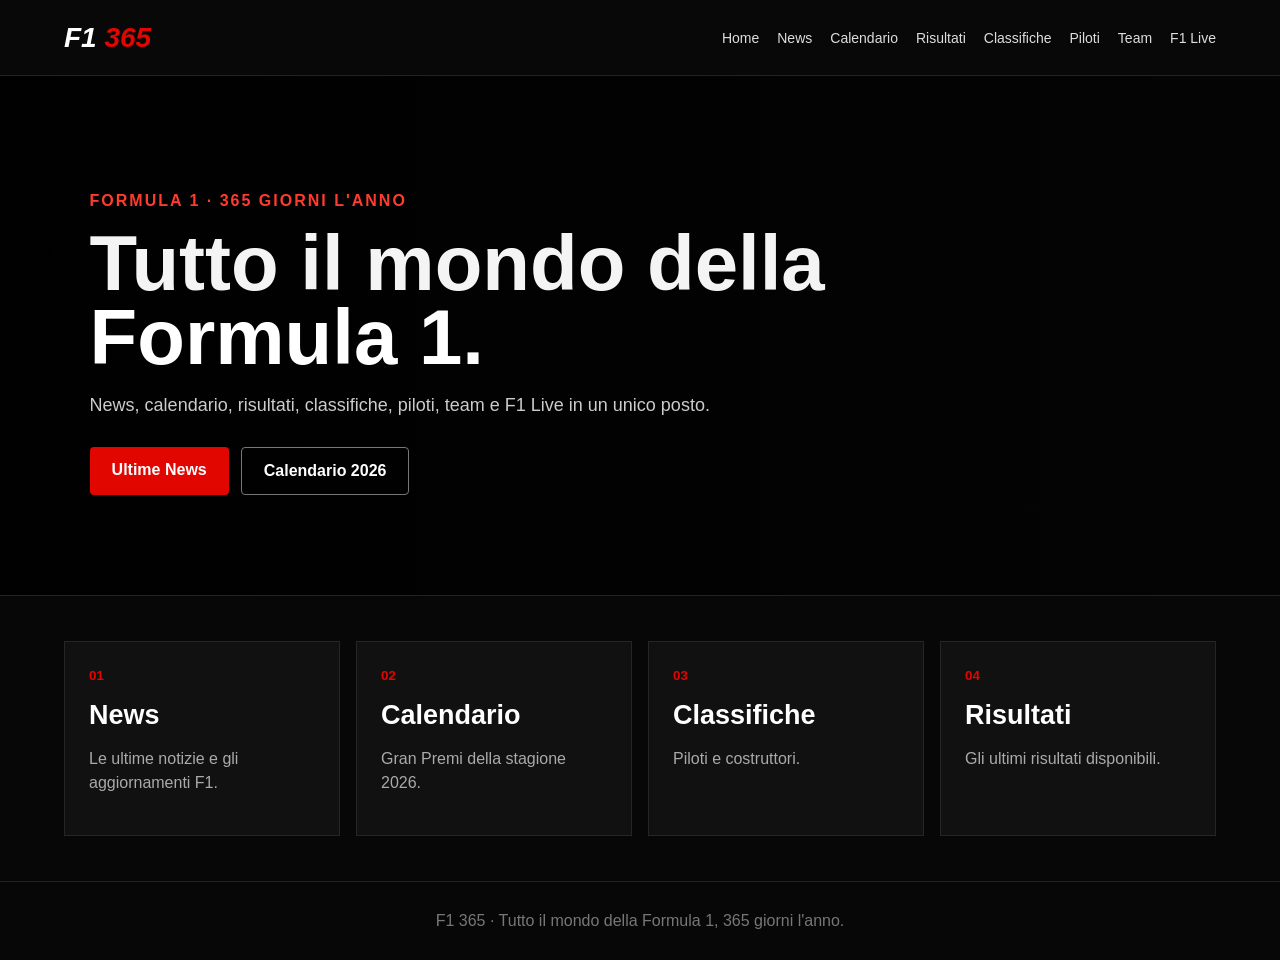
==== index.html @ b7cf64fc "Add files via upload" ====
<!doctype html><html lang="it"><head><meta charset="utf-8"><meta name="viewport" content="width=device-width,initial-scale=1"><title>F1 365 — Formula 1 ogni giorno</title><link rel="stylesheet" href="style.css"></head><body><header>
<a class="logo" href="index.html">F1 <span>365</span></a>
<nav>
<a href="index.html">Home</a><a href="news.html">News</a><a href="calendar.html">Calendario</a>
<a href="results.html">Risultati</a><a href="standings.html">Classifiche</a>
<a href="drivers.html">Piloti</a><a href="teams.html">Team</a><a href="live.html">F1 Live</a>
</nav></header>
<main><section class="hero hero-home"><div><p class="eyebrow">FORMULA 1 · 365 GIORNI L'ANNO</p><h1>Tutto il mondo della <b>Formula 1.</b></h1><p>News, calendario, risultati, classifiche, piloti, team e F1 Live in un unico posto.</p><div class="actions"><a class="btn" href="news.html">Ultime News</a><a class="btn ghost" href="calendar.html">Calendario 2026</a></div></div></section>
<section class="grid"><a class="card" href="news.html"><small>01</small><h2>News</h2><p>Le ultime notizie e gli aggiornamenti F1.</p></a><a class="card" href="calendar.html"><small>02</small><h2>Calendario</h2><p>Gran Premi della stagione 2026.</p></a><a class="card" href="standings.html"><small>03</small><h2>Classifiche</h2><p>Piloti e costruttori.</p></a><a class="card" href="results.html"><small>04</small><h2>Risultati</h2><p>Gli ultimi risultati disponibili.</p></a></section></main><footer>F1 365 · Tutto il mondo della Formula 1, 365 giorni l'anno.</footer></body></html>
---- style.css ----
:root{--bg:#070707;--panel:#111;--red:#e10600;--text:#f4f4f4;--muted:#aaa}*{box-sizing:border-box}body{margin:0;background:var(--bg);color:var(--text);font-family:Arial,Helvetica,sans-serif}header{height:76px;display:flex;align-items:center;justify-content:space-between;padding:0 5%;border-bottom:1px solid #222;background:#080808;position:sticky;top:0;z-index:5}.logo{font-size:28px;font-weight:900;color:#fff;text-decoration:none;font-style:italic}.logo span{color:var(--red)}nav{display:flex;gap:18px;flex-wrap:wrap;justify-content:flex-end}nav a{color:#ddd;text-decoration:none;font-size:14px}nav a:hover{color:#fff}.hero{min-height:520px;padding:90px 7%;display:flex;align-items:center;background:linear-gradient(90deg,rgba(0,0,0,.95),rgba(0,0,0,.45)),url('assets/hero-reference.jpg') center/cover no-repeat;border-bottom:1px solid #222}.eyebrow{color:#ff3b30;font-weight:800;letter-spacing:2px}.hero h1{font-size:clamp(42px,7vw,78px);line-height:.95;max-width:800px;margin:12px 0}.hero h1 b{color:#fff}.hero p:not(.eyebrow){max-width:650px;color:#ccc;font-size:18px;line-height:1.5}.actions{display:flex;gap:12px;margin-top:28px}.btn{background:var(--red);color:#fff;text-decoration:none;padding:14px 22px;border-radius:4px;font-weight:800}.btn.ghost{background:transparent;border:1px solid #777}.grid{display:grid;grid-template-columns:repeat(4,1fr);gap:16px;padding:45px 5%}.card{background:var(--panel);border:1px solid #262626;padding:24px;color:#fff;text-decoration:none;min-height:170px}.card small{color:var(--red);font-weight:900}.card h2{font-size:27px;margin:16px 0 8px}.card p{color:var(--muted);line-height:1.5}footer{padding:30px 5%;border-top:1px solid #222;color:#777;text-align:center}@media(max-width:900px){nav{display:none}.grid{grid-template-columns:1fr 1fr}}@media(max-width:600px){.hero{min-height:480px;padding:60px 6%}.grid{grid-template-columns:1fr}.hero h1{font-size:48px}}
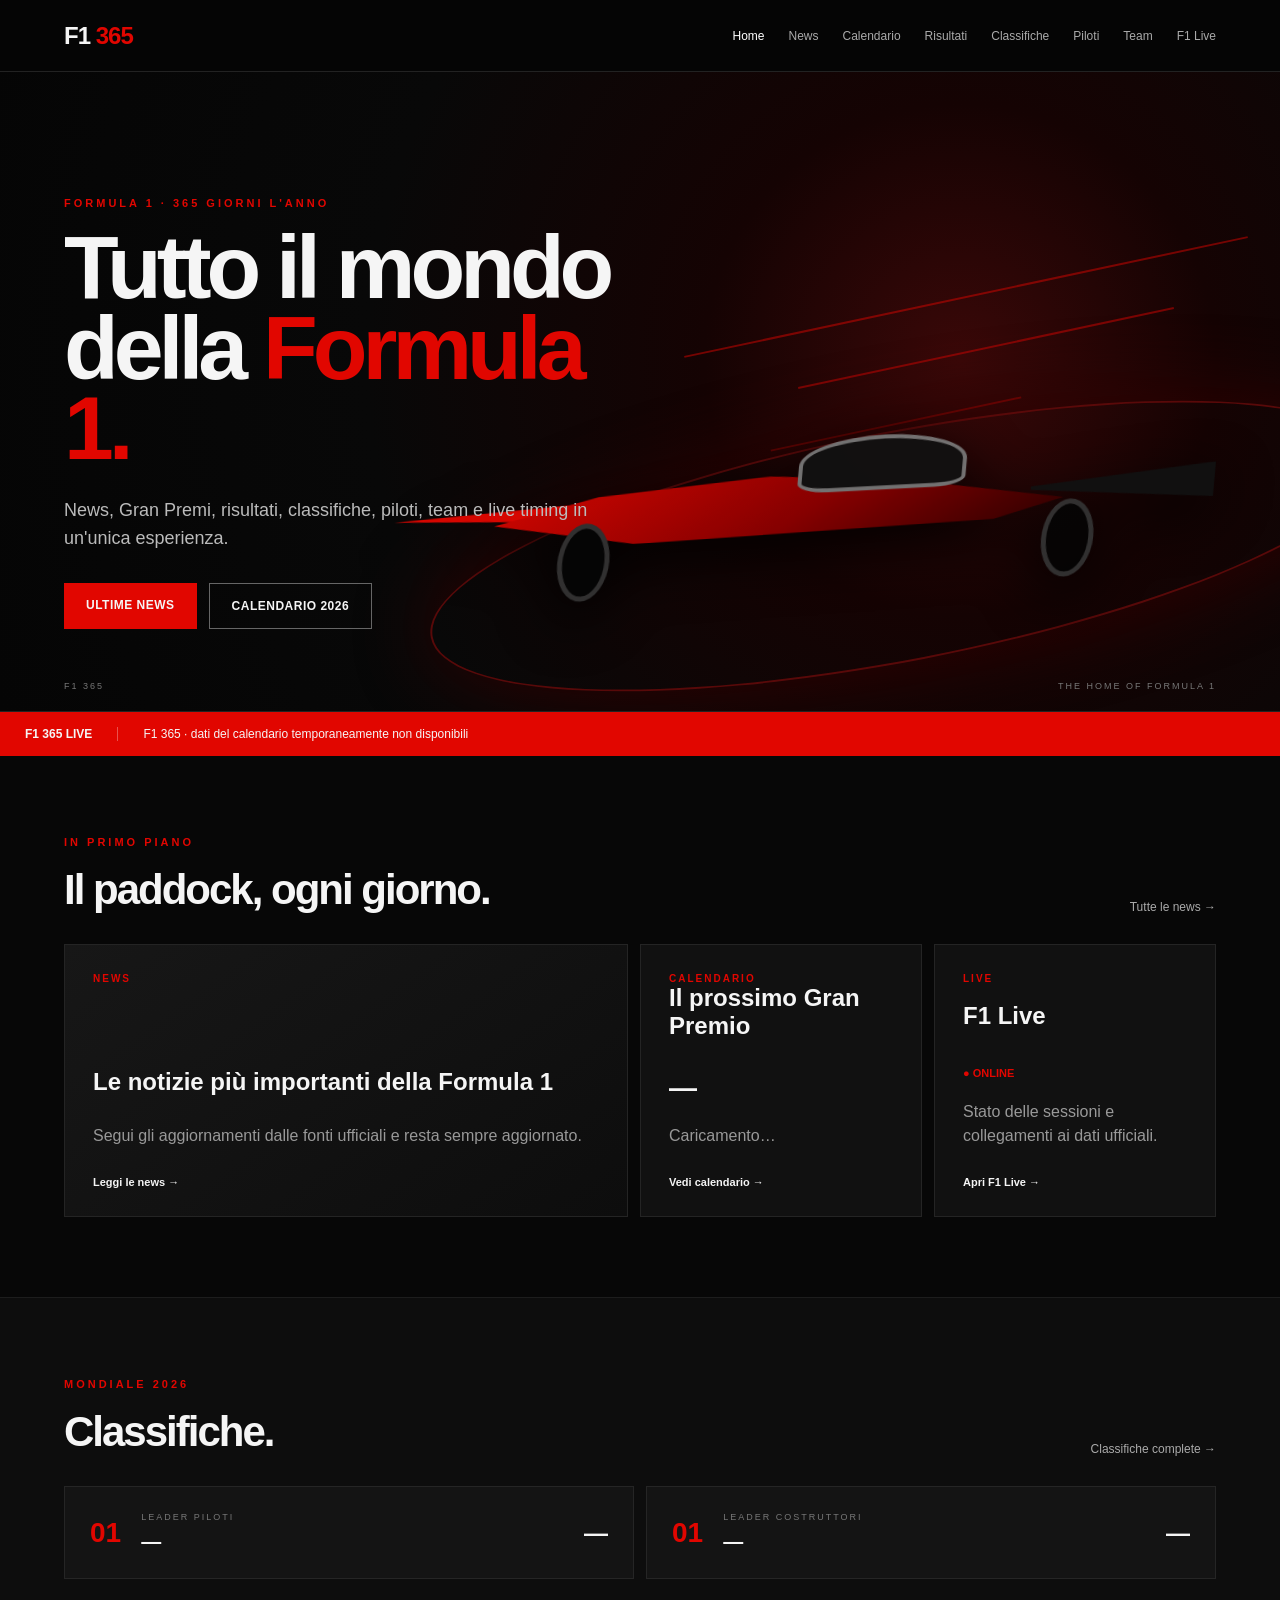
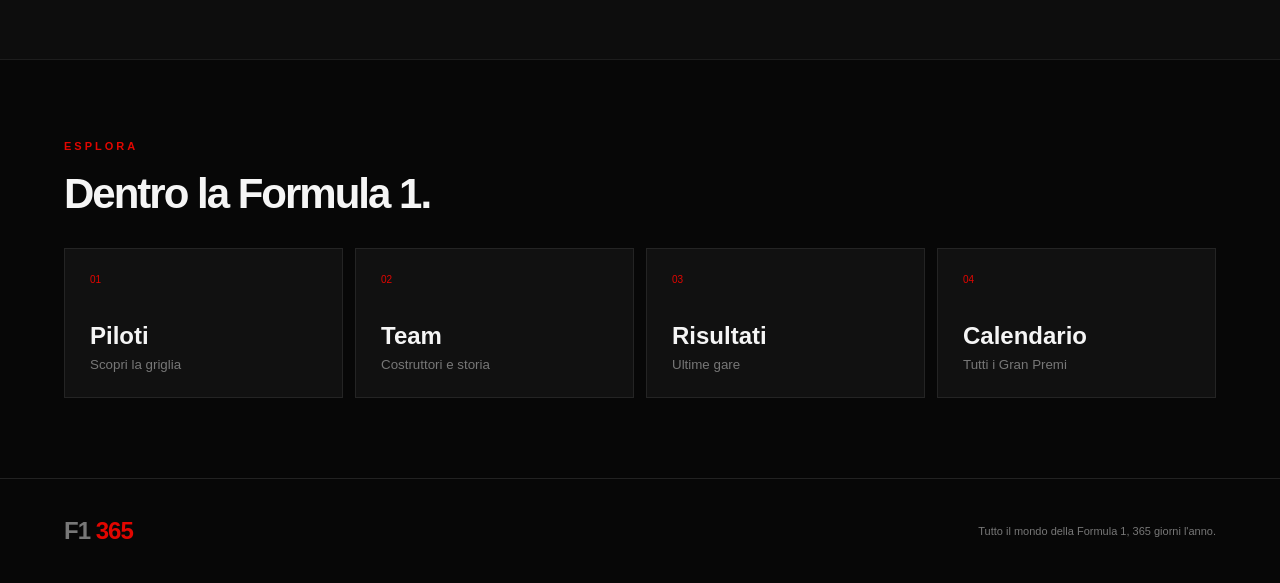
==== commit 4bfecc0d: "Add files via upload" ====
--- a/index.html
+++ b/index.html
@@ -1,9 +1,70 @@
-<!doctype html><html lang="it"><head><meta charset="utf-8"><meta name="viewport" content="width=device-width,initial-scale=1"><title>F1 365 — Formula 1 ogni giorno</title><link rel="stylesheet" href="style.css"></head><body><header>
-<a class="logo" href="index.html">F1 <span>365</span></a>
-<nav>
-<a href="index.html">Home</a><a href="news.html">News</a><a href="calendar.html">Calendario</a>
-<a href="results.html">Risultati</a><a href="standings.html">Classifiche</a>
-<a href="drivers.html">Piloti</a><a href="teams.html">Team</a><a href="live.html">F1 Live</a>
-</nav></header>
-<main><section class="hero hero-home"><div><p class="eyebrow">FORMULA 1 · 365 GIORNI L'ANNO</p><h1>Tutto il mondo della <b>Formula 1.</b></h1><p>News, calendario, risultati, classifiche, piloti, team e F1 Live in un unico posto.</p><div class="actions"><a class="btn" href="news.html">Ultime News</a><a class="btn ghost" href="calendar.html">Calendario 2026</a></div></div></section>
-<section class="grid"><a class="card" href="news.html"><small>01</small><h2>News</h2><p>Le ultime notizie e gli aggiornamenti F1.</p></a><a class="card" href="calendar.html"><small>02</small><h2>Calendario</h2><p>Gran Premi della stagione 2026.</p></a><a class="card" href="standings.html"><small>03</small><h2>Classifiche</h2><p>Piloti e costruttori.</p></a><a class="card" href="results.html"><small>04</small><h2>Risultati</h2><p>Gli ultimi risultati disponibili.</p></a></section></main><footer>F1 365 · Tutto il mondo della Formula 1, 365 giorni l'anno.</footer></body></html>+<!doctype html>
+<html lang="it">
+<head>
+<meta charset="utf-8">
+<meta name="viewport" content="width=device-width,initial-scale=1">
+<meta name="theme-color" content="#050505">
+<title>F1 365 — Formula 1, 365 giorni l'anno</title>
+<link rel="stylesheet" href="style.css">
+</head>
+<body>
+<header class="site-header">
+  <a class="brand" href="index.html"><strong>F1</strong> <span>365</span></a>
+  <button class="menu-btn" aria-label="Apri menu" onclick="document.body.classList.toggle('menu-open')">☰</button>
+  <nav class="nav">
+    <a class="active" href="index.html">Home</a><a href="news.html">News</a><a href="calendar.html">Calendario</a>
+    <a href="results.html">Risultati</a><a href="standings.html">Classifiche</a><a href="drivers.html">Piloti</a>
+    <a href="teams.html">Team</a><a href="live.html">F1 Live</a>
+  </nav>
+</header>
+
+<main>
+<section class="hero">
+  <div class="hero-art" aria-hidden="true">
+    <div class="speed s1"></div><div class="speed s2"></div><div class="speed s3"></div>
+    <div class="track"></div>
+    <div class="car">
+      <div class="wheel w1"></div><div class="wheel w2"></div>
+      <div class="nose"></div><div class="body"></div><div class="cockpit"></div><div class="wing"></div>
+    </div>
+  </div>
+  <div class="hero-copy">
+    <p class="eyebrow">FORMULA 1 · 365 GIORNI L'ANNO</p>
+    <h1>Tutto il mondo della <em>Formula 1.</em></h1>
+    <p class="lead">News, Gran Premi, risultati, classifiche, piloti, team e live timing in un'unica esperienza.</p>
+    <div class="hero-actions"><a class="btn" href="news.html">ULTIME NEWS</a><a class="btn outline" href="calendar.html">CALENDARIO 2026</a></div>
+  </div>
+  <div class="hero-bottom"><span>F1 365</span><span>THE HOME OF FORMULA 1</span></div>
+</section>
+
+<section class="ticker"><div class="ticker-label">F1 365 LIVE</div><div id="tickerText">Caricamento calendario e prossimi appuntamenti…</div></section>
+
+<section class="section">
+  <div class="section-head"><div><p class="eyebrow">IN PRIMO PIANO</p><h2>Il paddock, ogni giorno.</h2></div><a href="news.html">Tutte le news →</a></div>
+  <div class="feature-grid">
+    <article class="feature feature-main"><div class="feature-tag">NEWS</div><h3>Le notizie più importanti della Formula 1</h3><p>Segui gli aggiornamenti dalle fonti ufficiali e resta sempre aggiornato.</p><a href="news.html" class="text-link">Leggi le news →</a></article>
+    <article class="feature"><div class="feature-tag">CALENDARIO</div><h3>Il prossimo Gran Premio</h3><div id="nextRace" class="big-stat">—</div><p id="nextRaceMeta">Caricamento…</p><a href="calendar.html" class="text-link">Vedi calendario →</a></article>
+    <article class="feature"><div class="feature-tag">LIVE</div><h3>F1 Live</h3><div class="live-dot">● ONLINE</div><p>Stato delle sessioni e collegamenti ai dati ufficiali.</p><a href="live.html" class="text-link">Apri F1 Live →</a></article>
+  </div>
+</section>
+
+<section class="section dark-section">
+  <div class="section-head"><div><p class="eyebrow">MONDIALE 2026</p><h2>Classifiche.</h2></div><a href="standings.html">Classifiche complete →</a></div>
+  <div class="stand-grid"><div class="stand-card"><span>01</span><div><small>LEADER PILOTI</small><strong id="leaderDriver">—</strong></div><b id="leaderPoints">—</b></div>
+  <div class="stand-card"><span>01</span><div><small>LEADER COSTRUTTORI</small><strong id="leaderTeam">—</strong></div><b id="teamPoints">—</b></div></div>
+</section>
+
+<section class="section">
+  <div class="section-head"><div><p class="eyebrow">ESPLORA</p><h2>Dentro la Formula 1.</h2></div></div>
+  <div class="explore-grid">
+    <a href="drivers.html"><span>01</span><strong>Piloti</strong><small>Scopri la griglia</small></a>
+    <a href="teams.html"><span>02</span><strong>Team</strong><small>Costruttori e storia</small></a>
+    <a href="results.html"><span>03</span><strong>Risultati</strong><small>Ultime gare</small></a>
+    <a href="calendar.html"><span>04</span><strong>Calendario</strong><small>Tutti i Gran Premi</small></a>
+  </div>
+</section>
+</main>
+<footer><div class="brand"><strong>F1</strong> <span>365</span></div><p>Tutto il mondo della Formula 1, 365 giorni l'anno.</p></footer>
+<script src="site.js"></script>
+</body>
+</html>
--- a/style.css
+++ b/style.css
@@ -1 +1,2 @@
-:root{--bg:#070707;--panel:#111;--red:#e10600;--text:#f4f4f4;--muted:#aaa}*{box-sizing:border-box}body{margin:0;background:var(--bg);color:var(--text);font-family:Arial,Helvetica,sans-serif}header{height:76px;display:flex;align-items:center;justify-content:space-between;padding:0 5%;border-bottom:1px solid #222;background:#080808;position:sticky;top:0;z-index:5}.logo{font-size:28px;font-weight:900;color:#fff;text-decoration:none;font-style:italic}.logo span{color:var(--red)}nav{display:flex;gap:18px;flex-wrap:wrap;justify-content:flex-end}nav a{color:#ddd;text-decoration:none;font-size:14px}nav a:hover{color:#fff}.hero{min-height:520px;padding:90px 7%;display:flex;align-items:center;background:linear-gradient(90deg,rgba(0,0,0,.95),rgba(0,0,0,.45)),url('assets/hero-reference.jpg') center/cover no-repeat;border-bottom:1px solid #222}.eyebrow{color:#ff3b30;font-weight:800;letter-spacing:2px}.hero h1{font-size:clamp(42px,7vw,78px);line-height:.95;max-width:800px;margin:12px 0}.hero h1 b{color:#fff}.hero p:not(.eyebrow){max-width:650px;color:#ccc;font-size:18px;line-height:1.5}.actions{display:flex;gap:12px;margin-top:28px}.btn{background:var(--red);color:#fff;text-decoration:none;padding:14px 22px;border-radius:4px;font-weight:800}.btn.ghost{background:transparent;border:1px solid #777}.grid{display:grid;grid-template-columns:repeat(4,1fr);gap:16px;padding:45px 5%}.card{background:var(--panel);border:1px solid #262626;padding:24px;color:#fff;text-decoration:none;min-height:170px}.card small{color:var(--red);font-weight:900}.card h2{font-size:27px;margin:16px 0 8px}.card p{color:var(--muted);line-height:1.5}footer{padding:30px 5%;border-top:1px solid #222;color:#777;text-align:center}@media(max-width:900px){nav{display:none}.grid{grid-template-columns:1fr 1fr}}@media(max-width:600px){.hero{min-height:480px;padding:60px 6%}.grid{grid-template-columns:1fr}.hero h1{font-size:48px}}
+*{box-sizing:border-box}html{scroll-behavior:smooth}body{margin:0;background:#070707;color:#f5f5f5;font-family:Arial,Helvetica,sans-serif}a{color:inherit;text-decoration:none}.site-header{height:72px;background:#050505;border-bottom:1px solid #222;display:flex;align-items:center;padding:0 5vw;position:sticky;top:0;z-index:20}.brand{font-size:24px;letter-spacing:-1px}.brand strong{font-weight:900}.brand span{color:#e10600;font-weight:800}.nav{margin-left:auto;display:flex;gap:24px;font-size:12px;color:#aaa}.nav a:hover,.nav a.active{color:#fff}.menu-btn{display:none;margin-left:auto;background:none;border:0;color:white;font-size:25px}.hero{min-height:640px;position:relative;overflow:hidden;background:radial-gradient(circle at 75% 45%,#3a0808 0,#150303 25%,#080808 58%,#050505 100%);border-bottom:1px solid #222}.hero-art{position:absolute;inset:0;opacity:.95}.track{position:absolute;width:75%;height:230px;right:-8%;bottom:50px;border:2px solid #5d0a0a;border-radius:50%;transform:rotate(-11deg);box-shadow:0 0 80px #300000}.speed{position:absolute;height:2px;background:#e10600;opacity:.5;transform:rotate(-12deg)}.s1{width:45%;right:2%;top:35%}.s2{width:30%;right:8%;top:43%}.s3{width:20%;right:20%;top:55%}.car{position:absolute;right:4%;bottom:105px;width:65%;height:210px;transform:skewX(-8deg) rotate(-3deg);filter:drop-shadow(0 18px 30px #000)}.body{position:absolute;left:12%;top:70px;width:68%;height:80px;background:linear-gradient(150deg,#e10600 0,#8c0000 55%,#270000 100%);clip-path:polygon(0 55%,18% 25%,48% 10%,73% 24%,100% 55%,88% 78%,25% 86%)}.nose{position:absolute;left:0;top:93px;width:30%;height:24px;background:#e10600;clip-path:polygon(0 50%,100% 0,100% 100%)}.cockpit{position:absolute;left:48%;top:42px;width:20%;height:55px;background:#111;border:4px solid #777;border-radius:55% 55% 20% 20%}.wing{position:absolute;right:2%;top:86px;width:22%;height:35px;background:#111;clip-path:polygon(0 45%,100% 0,100% 100%,0 55%)}.wheel{position:absolute;width:52px;height:78px;border-radius:50%;background:#050505;border:5px solid #333;top:116px;z-index:3}.w1{left:20%}.w2{right:16%}.hero-copy{position:relative;z-index:3;padding:125px 5vw 80px;max-width:720px}.eyebrow{color:#e10600;font-size:11px;font-weight:800;letter-spacing:3px;margin:0 0 18px}.hero h1{font-size:clamp(48px,7vw,92px);line-height:.9;letter-spacing:-5px;margin:0 0 28px}.hero h1 em{font-style:normal;color:#e10600}.lead{font-size:18px;line-height:1.55;color:#bbb;max-width:560px}.hero-actions{display:flex;gap:12px;margin-top:30px}.btn{display:inline-block;background:#e10600;padding:15px 22px;font-size:12px;font-weight:900;letter-spacing:.5px}.btn.outline{background:transparent;border:1px solid #666}.hero-bottom{position:absolute;z-index:4;bottom:20px;left:5vw;right:5vw;display:flex;justify-content:space-between;color:#777;font-size:9px;letter-spacing:2px}.ticker{display:flex;background:#e10600;min-height:44px;align-items:center;font-size:12px}.ticker-label{font-weight:900;padding:0 25px;border-right:1px solid rgba(255,255,255,.3)}#tickerText{padding:0 25px}.section{padding:80px 5vw}.dark-section{background:#0d0d0d;border-top:1px solid #1d1d1d;border-bottom:1px solid #1d1d1d}.section-head{display:flex;justify-content:space-between;align-items:end;margin-bottom:30px}.section-head h2{font-size:42px;margin:0;letter-spacing:-2px}.section-head>a{color:#aaa;font-size:12px}.feature-grid{display:grid;grid-template-columns:2fr 1fr 1fr;gap:12px}.feature{min-height:260px;background:#111;border:1px solid #242424;padding:28px;display:flex;flex-direction:column;justify-content:flex-end}.feature-main{background:linear-gradient(145deg,#171717,#0d0d0d)}.feature-tag{font-size:10px;color:#e10600;font-weight:900;letter-spacing:2px;margin-bottom:auto}.feature h3{font-size:24px;margin:0 0 12px}.feature p{color:#999;line-height:1.5}.text-link{font-size:11px;font-weight:800;margin-top:12px}.big-stat{font-size:28px;font-weight:900;margin:20px 0 4px}.live-dot{color:#e10600;font-size:11px;font-weight:900;margin:25px 0 5px}.stand-grid{display:grid;grid-template-columns:1fr 1fr;gap:12px}.stand-card{background:#141414;border:1px solid #252525;padding:25px;display:flex;align-items:center;gap:20px}.stand-card>span{font-size:28px;color:#e10600;font-weight:900}.stand-card div{flex:1}.stand-card small{display:block;color:#777;font-size:9px;letter-spacing:2px;margin-bottom:8px}.stand-card strong{font-size:20px}.stand-card>b{font-size:24px}.explore-grid{display:grid;grid-template-columns:repeat(4,1fr);gap:12px}.explore-grid a{background:#111;border:1px solid #242424;padding:25px;min-height:150px;display:flex;flex-direction:column;transition:.2s}.explore-grid a:hover{border-color:#e10600;transform:translateY(-3px)}.explore-grid span{color:#e10600;font-size:10px}.explore-grid strong{font-size:24px;margin-top:auto}.explore-grid small{color:#777;margin-top:7px}footer{border-top:1px solid #222;padding:35px 5vw;color:#777;display:flex;justify-content:space-between;align-items:center;font-size:11px}.page{min-height:75vh}.page-hero{padding:90px 5vw 50px;background:linear-gradient(120deg,#120000,#080808)}.cards{padding:30px 5vw 80px;display:grid;grid-template-columns:repeat(3,1fr);gap:12px}.card{background:#111;border:1px solid #242424;padding:25px}.card h2{margin-top:8px}.muted{color:#888}.table-wrap{overflow:auto;padding:0 5vw 80px}table{width:100%;border-collapse:collapse;background:#111}th,td{padding:14px;text-align:left;border-bottom:1px solid #222}th{font-size:10px;color:#e10600;letter-spacing:1px}td{font-size:13px}.error{color:#aaa}.mobile-only{display:none}
+@media(max-width:800px){.site-header{height:62px}.menu-btn{display:block}.nav{display:none;position:absolute;top:62px;left:0;right:0;background:#080808;padding:20px 5vw;flex-direction:column;gap:18px;border-bottom:1px solid #222}.menu-open .nav{display:flex}.hero{min-height:650px}.hero-copy{padding:90px 7vw 70px}.hero h1{font-size:54px;letter-spacing:-3px}.hero-art{opacity:.55}.car{width:90%;right:-15%;bottom:110px}.hero-bottom{left:7vw;right:7vw}.feature-grid,.stand-grid,.explore-grid,.cards{grid-template-columns:1fr}.section{padding:60px 7vw}.section-head{align-items:start;gap:20px;flex-direction:column}.section-head h2{font-size:34px}.ticker{font-size:10px}.ticker-label{padding:0 12px}.hero-actions{flex-wrap:wrap}footer{padding:30px 7vw;display:block}footer p{margin-bottom:0}}
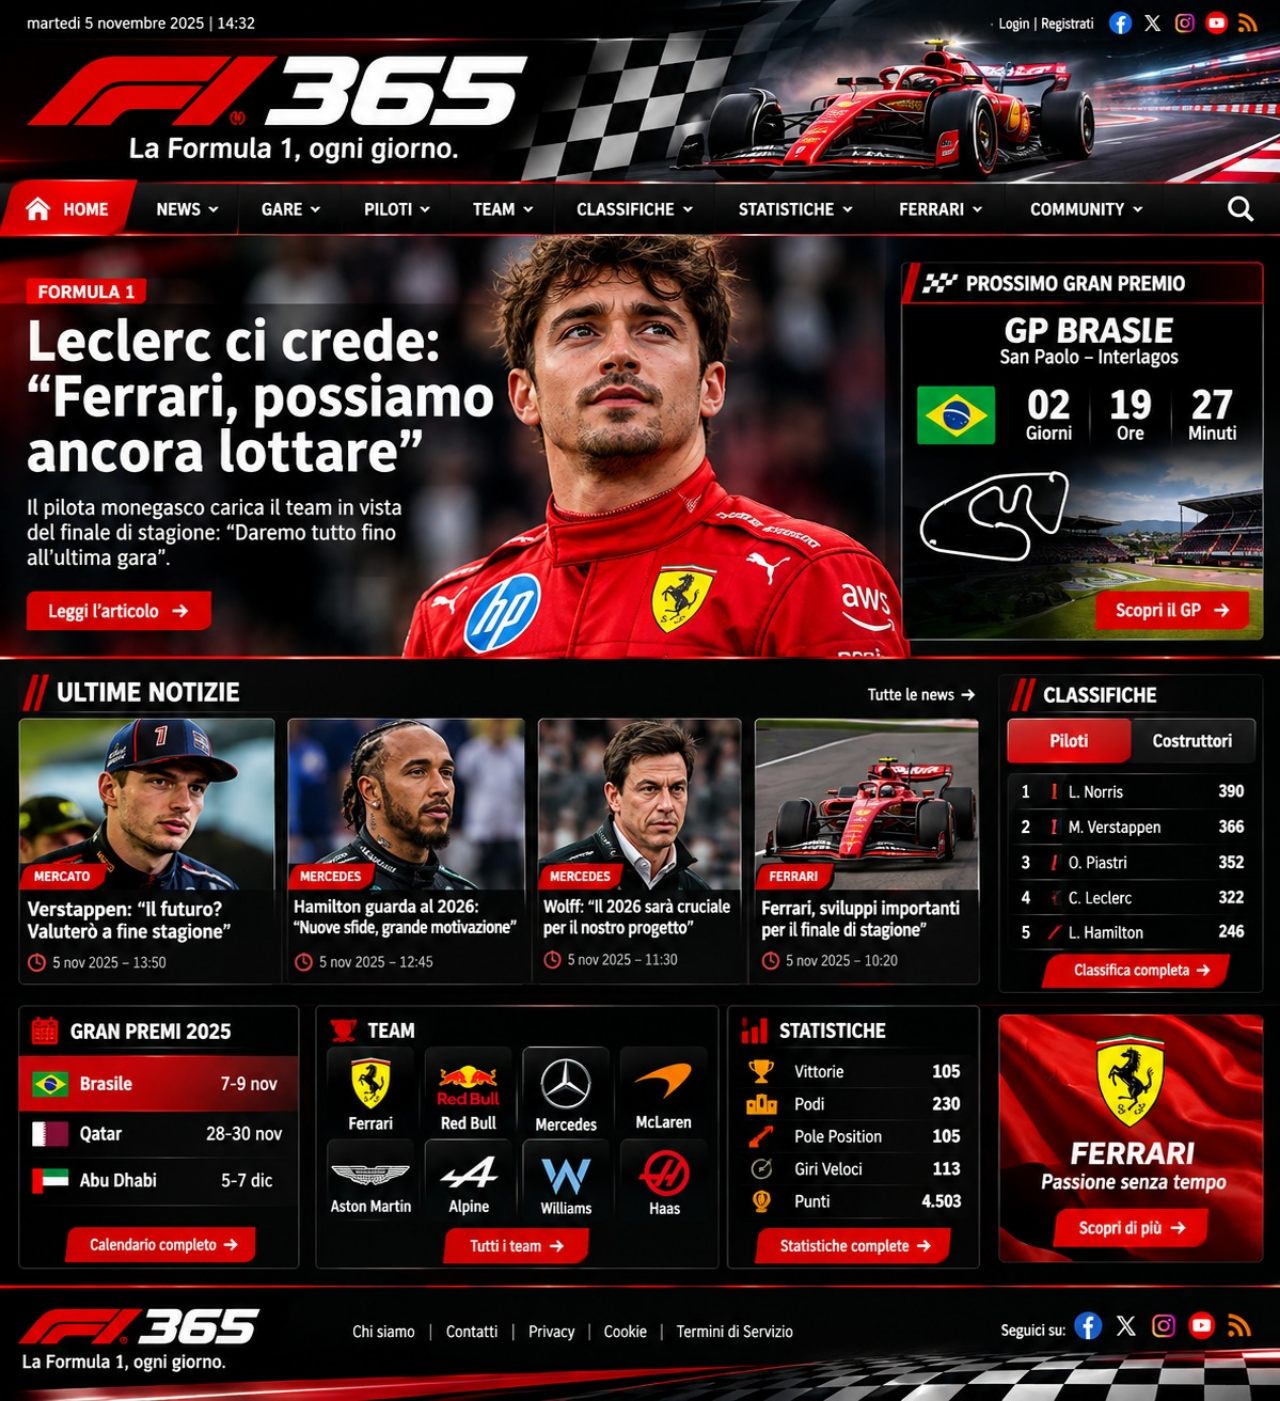
==== commit bab9ac10: "Add files via upload" ====
--- a/index.html
+++ b/index.html
@@ -4,67 +4,71 @@
 <meta charset="utf-8">
 <meta name="viewport" content="width=device-width,initial-scale=1">
 <meta name="theme-color" content="#050505">
-<title>F1 365 — Formula 1, 365 giorni l'anno</title>
-<link rel="stylesheet" href="style.css">
+<title>F1 365 — La Formula 1, ogni giorno.</title>
+<style>
+*{box-sizing:border-box}html,body{margin:0;background:#050505;color:#fff;font-family:Arial,Helvetica,sans-serif}
+body{min-height:100vh}a{color:inherit;text-decoration:none}
+.wrap{max-width:1500px;margin:auto}
+.reference{position:relative;width:100%;overflow:hidden;background:#050505}
+.reference img{display:block;width:100%;height:auto}
+.hotspot{position:absolute;display:block;cursor:pointer;z-index:3}
+.hotspot:hover{outline:2px solid #e10600;background:rgba(225,6,0,.08)}
+.top-home{left:0;top:12.5%;width:10.5%;height:5%}
+.top-news{left:10.5%;top:12.5%;width:9%;height:5%}
+.top-races{left:19.5%;top:12.5%;width:10%;height:5%}
+.top-drivers{left:29.5%;top:12.5%;width:10%;height:5%}
+.top-team{left:39.5%;top:12.5%;width:9%;height:5%}
+.top-stand{left:48.5%;top:12.5%;width:11%;height:5%}
+.top-stats{left:59.5%;top:12.5%;width:11%;height:5%}
+.top-ferrari{left:70.5%;top:12.5%;width:10%;height:5%}
+.top-community{left:80.5%;top:12.5%;width:12%;height:5%}
+.hero-article{left:0;top:18%;width:70%;height:32%}
+.hero-gp{left:70%;top:18%;width:30%;height:32%}
+.news-all{left:65%;top:50%;width:12%;height:5%}
+.card1{left:0;top:55%;width:20%;height:19%}
+.card2{left:20%;top:55%;width:20%;height:19%}
+.card3{left:40%;top:55%;width:20%;height:19%}
+.card4{left:60%;top:55%;width:17%;height:19%}
+.standings{left:78%;top:50%;width:22%;height:25%}
+.calendar{left:0;top:75%;width:24%;height:18%}
+.teams{left:24%;top:75%;width:31%;height:18%}
+.stats{left:55%;top:75%;width:22%;height:18%}
+.ferrari{left:78%;top:75%;width:22%;height:18%}
+.footer-home{left:0;bottom:0;width:23%;height:8%}
+@media(max-width:800px){
+  .reference{min-width:1000px;transform-origin:top left}
+  .mobile-note{display:block;position:fixed;z-index:10;bottom:12px;left:12px;right:12px;background:#e10600;color:#fff;padding:10px 12px;border-radius:4px;font-size:12px;text-align:center}
+}
+@media(min-width:801px){.mobile-note{display:none}}
+</style>
 </head>
 <body>
-<header class="site-header">
-  <a class="brand" href="index.html"><strong>F1</strong> <span>365</span></a>
-  <button class="menu-btn" aria-label="Apri menu" onclick="document.body.classList.toggle('menu-open')">☰</button>
-  <nav class="nav">
-    <a class="active" href="index.html">Home</a><a href="news.html">News</a><a href="calendar.html">Calendario</a>
-    <a href="results.html">Risultati</a><a href="standings.html">Classifiche</a><a href="drivers.html">Piloti</a>
-    <a href="teams.html">Team</a><a href="live.html">F1 Live</a>
-  </nav>
-</header>
-
-<main>
-<section class="hero">
-  <div class="hero-art" aria-hidden="true">
-    <div class="speed s1"></div><div class="speed s2"></div><div class="speed s3"></div>
-    <div class="track"></div>
-    <div class="car">
-      <div class="wheel w1"></div><div class="wheel w2"></div>
-      <div class="nose"></div><div class="body"></div><div class="cockpit"></div><div class="wing"></div>
-    </div>
+<div class="wrap">
+  <div class="reference" id="page">
+    <img src="[data-uri]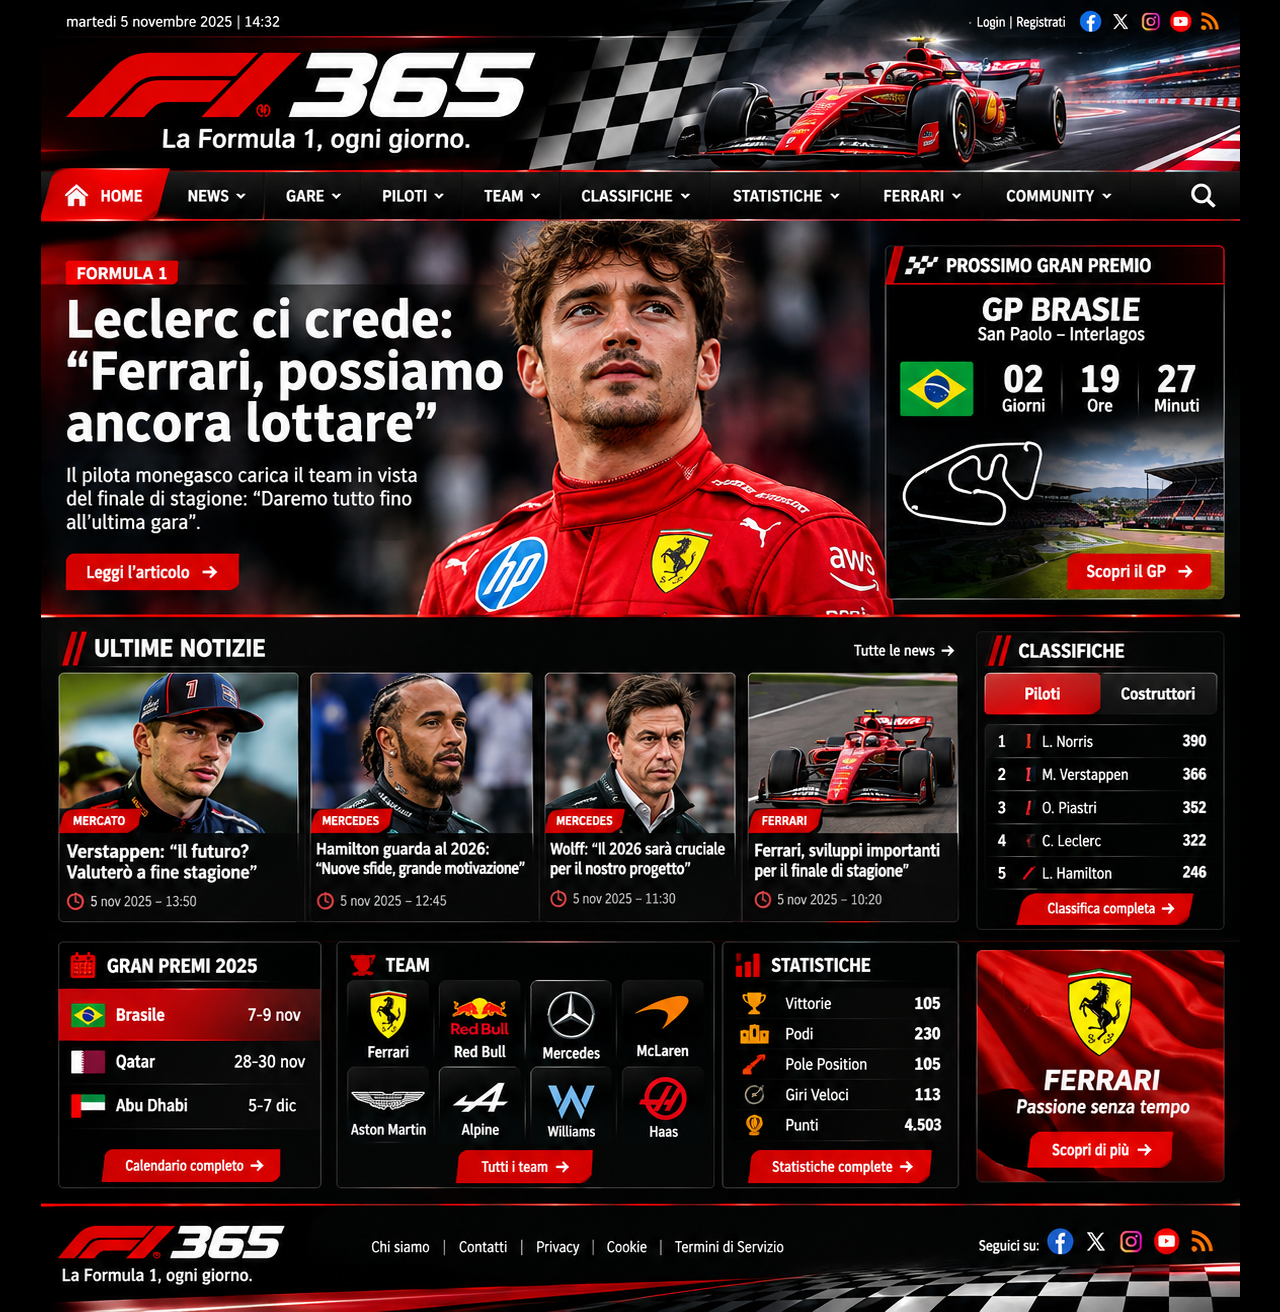
==== commit 044e360e: "Add files via upload" ====
--- a/index.html
+++ b/index.html
@@ -2,73 +2,59 @@
 <html lang="it">
 <head>
 <meta charset="utf-8">
-<meta name="viewport" content="width=device-width,initial-scale=1">
-<meta name="theme-color" content="#050505">
+<meta name="viewport" content="width=device-width,initial-scale=1,viewport-fit=cover">
 <title>F1 365 — La Formula 1, ogni giorno.</title>
 <style>
-*{box-sizing:border-box}html,body{margin:0;background:#050505;color:#fff;font-family:Arial,Helvetica,sans-serif}
-body{min-height:100vh}a{color:inherit;text-decoration:none}
-.wrap{max-width:1500px;margin:auto}
-.reference{position:relative;width:100%;overflow:hidden;background:#050505}
-.reference img{display:block;width:100%;height:auto}
-.hotspot{position:absolute;display:block;cursor:pointer;z-index:3}
-.hotspot:hover{outline:2px solid #e10600;background:rgba(225,6,0,.08)}
-.top-home{left:0;top:12.5%;width:10.5%;height:5%}
-.top-news{left:10.5%;top:12.5%;width:9%;height:5%}
-.top-races{left:19.5%;top:12.5%;width:10%;height:5%}
-.top-drivers{left:29.5%;top:12.5%;width:10%;height:5%}
-.top-team{left:39.5%;top:12.5%;width:9%;height:5%}
-.top-stand{left:48.5%;top:12.5%;width:11%;height:5%}
-.top-stats{left:59.5%;top:12.5%;width:11%;height:5%}
-.top-ferrari{left:70.5%;top:12.5%;width:10%;height:5%}
-.top-community{left:80.5%;top:12.5%;width:12%;height:5%}
-.hero-article{left:0;top:18%;width:70%;height:32%}
-.hero-gp{left:70%;top:18%;width:30%;height:32%}
-.news-all{left:65%;top:50%;width:12%;height:5%}
-.card1{left:0;top:55%;width:20%;height:19%}
-.card2{left:20%;top:55%;width:20%;height:19%}
-.card3{left:40%;top:55%;width:20%;height:19%}
-.card4{left:60%;top:55%;width:17%;height:19%}
-.standings{left:78%;top:50%;width:22%;height:25%}
-.calendar{left:0;top:75%;width:24%;height:18%}
-.teams{left:24%;top:75%;width:31%;height:18%}
-.stats{left:55%;top:75%;width:22%;height:18%}
-.ferrari{left:78%;top:75%;width:22%;height:18%}
-.footer-home{left:0;bottom:0;width:23%;height:8%}
-@media(max-width:800px){
-  .reference{min-width:1000px;transform-origin:top left}
-  .mobile-note{display:block;position:fixed;z-index:10;bottom:12px;left:12px;right:12px;background:#e10600;color:#fff;padding:10px 12px;border-radius:4px;font-size:12px;text-align:center}
-}
-@media(min-width:801px){.mobile-note{display:none}}
+*{box-sizing:border-box}html,body{margin:0;background:#000}body{font-family:Arial,Helvetica,sans-serif}
+.home{position:relative;width:100%;max-width:1199px;margin:0 auto;line-height:0}
+.home img{display:block;width:100%;height:auto}
+.link{position:absolute;z-index:10;display:block;cursor:pointer;background:transparent;border:0;outline:0}
+.link:focus,.link:hover{outline:2px solid #e10600;background:rgba(225,6,0,.10)}
+.nav-home{left:0%;top:12.5%;width:10.5%;height:5.2%}
+.nav-news{left:10.5%;top:12.5%;width:9%;height:5.2%}
+.nav-races{left:19.5%;top:12.5%;width:10%;height:5.2%}
+.nav-drivers{left:29.5%;top:12.5%;width:10%;height:5.2%}
+.nav-teams{left:39.5%;top:12.5%;width:9%;height:5.2%}
+.nav-standings{left:48.5%;top:12.5%;width:11%;height:5.2%}
+.nav-stats{left:59.5%;top:12.5%;width:11%;height:5.2%}
+.nav-ferrari{left:70.5%;top:12.5%;width:10%;height:5.2%}
+.nav-community{left:80.5%;top:12.5%;width:12%;height:5.2%}
+.hero-main{left:0;top:18%;width:69%;height:31%}
+.hero-gp{left:69%;top:18%;width:31%;height:31%}
+.news1{left:0;top:49.5%;width:21%;height:20%}
+.news2{left:21%;top:49.5%;width:20%;height:20%}
+.news3{left:41%;top:49.5%;width:20%;height:20%}
+.news4{left:61%;top:49.5%;width:17%;height:20%}
+.standings{left:78%;top:49%;width:22%;height:20.5%}
+.calendar{left:0;top:69.5%;width:24%;height:20.5%}
+.teams{left:24%;top:69.5%;width:31%;height:20.5%}
+.stats{left:55%;top:69.5%;width:23%;height:20.5%}
+.ferrari{left:78%;top:69.5%;width:22%;height:20.5%}
 </style>
 </head>
 <body>
-<div class="wrap">
-  <div class="reference" id="page">
-    <img src="[data-uri]